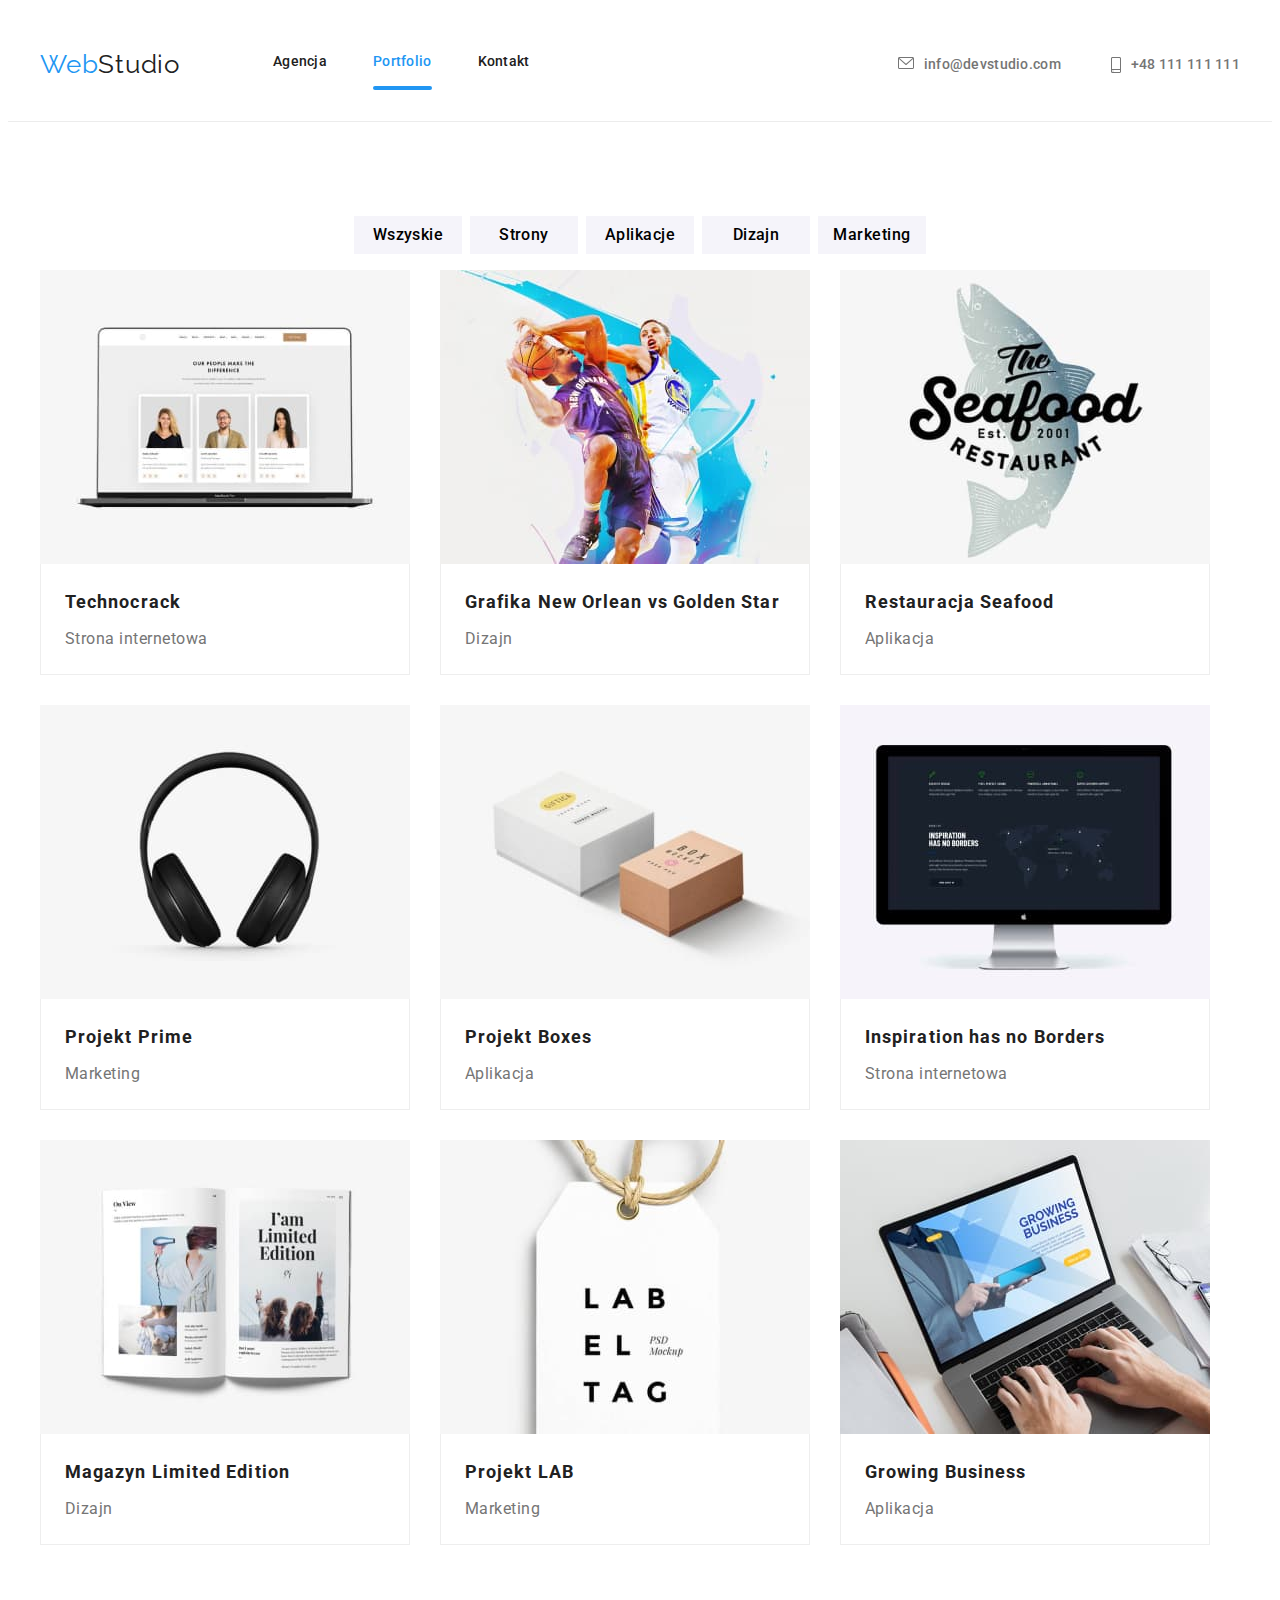
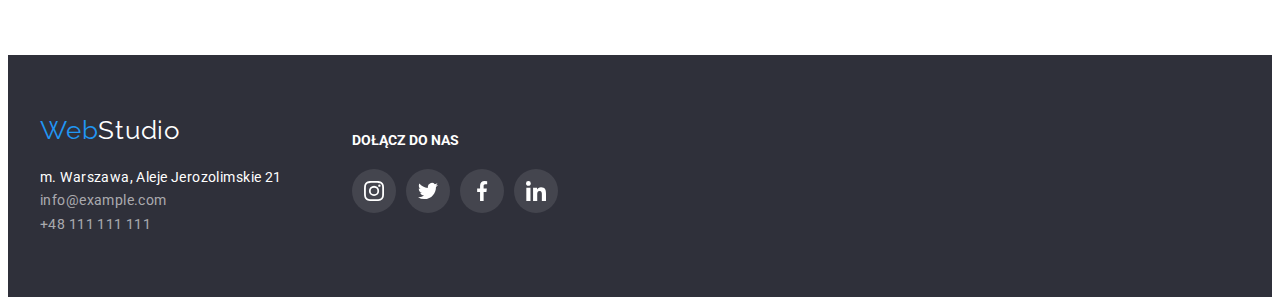
==== portfolio.html @ 449a45a8 "add file" ====
<!DOCTYPE html>
<html lang="pl">

<head>
    <meta charset="UTF-8" />
    <meta http-equiv="X-UA-Compatible" content="IE=edge" />
    <meta name="viewport" content="width=device-width, initial-scale=1.0" />
    <link rel="preconnect" href="https://fonts.googleapis.com" />
    <link rel="preconnect" href="https://fonts.gstatic.com" crossorigin />
    <link href="https://fonts.googleapis.com/css2?family=Raleway:wght@700&family=Roboto:wght@400;500;700;900&display=swap" rel="stylesheet" />
    <link rel="stylesheet" href="https://cdnjs.cloudflare.com/ajax/libs/modern-normalize/1.1.0/modern-normalize.min.css" integrity="sha512-wpPYUAdjBVSE4KJnH1VR1HeZfpl1ub8YT/NKx4PuQ5NmX2tKuGu6U/JRp5y+Y8XG2tV+wKQpNHVUX03MfMFn9Q==" crossorigin="anonymous" referrerpolicy="no-referrer"
    />
    <link rel="stylesheet" href="css/styles.css" type="text/css" />
    <title>WebStudio</title>
</head>

<body>
    <header class="header-class">
        <div class="container header-main-div">
            <div class="header-div-flex">
                <a href=" index.html " class="logo"><span class="web">Web</span>Studio</a>

                <nav class="top-menu">
                    <ul>
                        <li><a href="index.html " class="link "> Agencja</a></li>
                        <li>
                            <a href="portfolio.html " class="link active">Portfolio</a>
                        </li>
                        <li>
                            <a href="# " class="link">Kontakt</a>
                        </li>
                    </ul>
                </nav>
            </div>
            <ul class="ul-address-nav">
                <li>
                    <a href="mailto:info@devstudio.com " class="link contacts"><svg class="icon" width="16" height="12">
                            <use href="images/icons.svg#message"></use>
                        </svg>
                        info@devstudio.com</a>
                </li>
                <li>
                    <a href="tel:+48111111111 " class="link contacts"><svg class="icon" width="10" height="16">
                            <use href="images/icons.svg#phone"></use>
                        </svg>
                        +48 111 111 111</a>
                </li>
            </ul>
        </div>
    </header>
    <main>
        <!-- sekcja portfolio -->
        <section class="section">
            <div class="container">
                <div class="div-flex-filters">
                    <button type="button" class="filters">Wszyskie</button>
                    <button type="button" class="filters">Strony</button>
                    <button type="button" class="filters">Aplikacje</button>
                    <button type="button" class="filters">Dizajn</button>
                    <button type="button" class="filters">Marketing</button>
                </div>

                <ul class="filter">
                    <li>
                        <figure>

                            <figcaption>
                                <div class="photo">
                                    <img src="images/portfolio/img.jpg" width="370" height="294" alt="Technocrack" />
                                    <div class="overlay">
                                        <p>
                                            Technocrack jest popularną platformą wykorzystywaną do rozpowszechniania koronawirusa. Firmy wykorzystują tę platformę do celów szpiegowskich i ataków na niezabezpieczone serwery konkurencji
                                        </p>
                                    </div>
                                </div>
                                <h3 class="header-three">Technocrack</h3>
                                <p class="paragraph">Strona internetowa</p>

                            </figcaption>

                        </figure>
                    </li>
                    <li>
                        <figure>




                            <figcaption>
                                <div class="photo">
                                    <img src="images/portfolio/img-1.jpg" width="370" height="294" alt="Grafika New Orlean vs Golden Star" />
                                    <div class="overlay">
                                        <p>
                                            Grafika New Orlean jest popularną platformą wykorzystywaną do rozpowszechniania koronawirusa. Firmy wykorzystują tę platformę do celów szpiegowskich i ataków na niezabezpieczone serwery konkurencji
                                        </p>
                                    </div>
                                </div>
                                <h3 class="header-three">Grafika New Orlean vs Golden Star</h3>
                                <p class="paragraph">Dizajn</p>
                            </figcaption>
                        </figure>
                    </li>
                    <li>
                        <figure>
                            <figcaption>
                                <div class="photo">
                                    <img src="images/portfolio/img-2.jpg" width="370" height="294" alt="Restauracja Seafood" />
                                    <div class="overlay">
                                        <p>
                                            Restauracja Seafood jest popularną platformą wykorzystywaną do rozpowszechniania koronawirusa. Firmy wykorzystują tę platformę do celów szpiegowskich i ataków na niezabezpieczone serwery konkurencji
                                        </p>
                                    </div>
                                </div>
                                <h3 class="header-three">Restauracja Seafood</h3>
                                <p class="paragraph">Aplikacja</p>
                            </figcaption>
                        </figure>
                    </li>
                    <li>
                        <figure>
                            <figcaption>
                                <div class="photo">
                                    <img src="images/portfolio/img-3.jpg" width="370" height="294" alt="Projekt Prime" />
                                    <div class="overlay">
                                        <p>
                                            Projekt Prime jest popularną platformą wykorzystywaną do rozpowszechniania koronawirusa. Firmy wykorzystują tę platformę do celów szpiegowskich i ataków na niezabezpieczone serwery konkurencji
                                        </p>
                                    </div>
                                </div>
                                <h3 class="header-three">Projekt Prime</h3>
                                <p class="paragraph">Marketing</p>
                            </figcaption>
                        </figure>
                    </li>
                    <li>
                        <figure>
                            <figcaption>
                                <div class="photo">
                                    <img src="images/portfolio/img-4.jpg" width="370" height="294" alt="Projekt Boxes" />
                                    <div class="overlay">
                                        <p>
                                            Projekt Boxes jest popularną platformą wykorzystywaną do rozpowszechniania koronawirusa. Firmy wykorzystują tę platformę do celów szpiegowskich i ataków na niezabezpieczone serwery konkurencji
                                        </p>
                                    </div>
                                </div>
                                <h3 class="header-three">Projekt Boxes</h3>
                                <p class="paragraph">Aplikacja</p>
                            </figcaption>
                        </figure>
                    </li>
                    <li>
                        <figure>
                            <figcaption>
                                <div class="photo">
                                    <img src="images/portfolio/img-5.jpg" width="370" height="294" alt="Inspiration has no Borders" />
                                    <div class="overlay">
                                        <p>
                                            Inspiration has no Borders jest popularną platformą wykorzystywaną do rozpowszechniania koronawirusa. Firmy wykorzystują tę platformę do celów szpiegowskich i ataków na niezabezpieczone serwery konkurencji
                                        </p>
                                    </div>
                                </div>
                                <h3 class="header-three">Inspiration has no Borders</h3>
                                <p class="paragraph">Strona internetowa</p>
                            </figcaption>
                        </figure>
                    </li>
                    <li>
                        <figure>
                            <figcaption>
                                <div class="photo">


                                    <img src="images/portfolio/img-6.jpg" width="370" height="294" alt="Magazyn Limited Edition" />
                                    <div class="overlay">
                                        <p>
                                            Magazyn Limited Edition jest popularną platformą wykorzystywaną do rozpowszechniania koronawirusa. Firmy wykorzystują tę platformę do celów szpiegowskich i ataków na niezabezpieczone serwery konkurencji
                                        </p>
                                    </div>
                                </div>
                                <h3 class="header-three">Magazyn Limited Edition</h3>
                                <p class="paragraph">Dizajn</p>
                            </figcaption>
                        </figure>
                    </li>
                    <li>
                        <figure>
                            <figcaption>
                                <div class="photo">
                                    <img src="images/portfolio/img-7.jpg" width="370" height="294" alt="Projekt LAB" />
                                    <div class="overlay">
                                        <p>
                                            Projekt LAB jest popularną platformą wykorzystywaną do rozpowszechniania koronawirusa. Firmy wykorzystują tę platformę do celów szpiegowskich i ataków na niezabezpieczone serwery konkurencji
                                        </p>
                                    </div>
                                </div>
                                <h3 class="header-three">Projekt LAB</h3>
                                <p class="paragraph">Marketing</p>
                            </figcaption>
                        </figure>
                    </li>
                    <li>
                        <figure>
                            <figcaption>
                                <div class="photo">
                                    <img src="images/portfolio/img-8.jpg" width="370" height="294" alt="Growing Business" />
                                    <div class="overlay">
                                        <p>
                                            Growing Business jest popularną platformą wykorzystywaną do rozpowszechniania koronawirusa. Firmy wykorzystują tę platformę do celów szpiegowskich i ataków na niezabezpieczone serwery konkurencji
                                        </p>
                                    </div>
                                </div>
                                <h3 class="header-three">Growing Business</h3>
                                <p class="paragraph">Aplikacja</p>
                            </figcaption>
                        </figure>
                    </li>
                </ul>
            </div>
        </section>
    </main>
    <footer class="footer-bg">
        <div class="container footer-section ">
            <div>
                <a href=" index.html" class="logo-footer"><span class="web">Web</span>Studio</a>
                <address>
                    <ul>
                        <li>
                            <a href="https://goo.gl/maps/srkfornJ1DspSCza9 " target="_blank"
                                rel="noopener nofollow noreferrer" class="adres">m. Warszawa, Aleje Jerozolimskie 21</a>
                        </li>

                        <li><a href="mailto:info@example.com" class="email">info@example.com</a></li>
                        <li><a href="tel:+48111111111" class="tel">+48 111 111 111</a></li>
                    </ul>
                </address>
            </div>
            <div class="social-icon-footer">
                <h4 class="header-social-footer">Dołącz do nas</h4>
                <div class="social-icon">
                    <div class="single-social-icon icon-footer">
                        <svg class="icon" width="20" height="20">
                            <use href="images/icons.svg#instagram"></use>
                        </svg>
                    </div>
                    <div class="single-social-icon icon-footer">
                        <svg class="icon" width="20" height="20">
                            <use href="images/icons.svg#twitter"></use>
                        </svg>
                    </div>
                    <div class="single-social-icon icon-footer">
                        <svg class="icon" width="20" height="20">
                            <use href="images/icons.svg#facebook"></use>
                        </svg>
                    </div>
                    <div class="single-social-icon icon-footer">
                        <svg class="icon" width="20" height="20">
                            <use href="images/icons.svg#likedin"></use>
                        </svg>
                    </div>
                </div>
            </div>
        </div>
    </footer>
    <script src="./js/modal.js"></script>
</body>

</html>
---- css/styles.css ----
:root {
    --main-text-color: #212121;
    --logo-color: #2196f3;
    --contacts-color: #757575;
    --filters-bg-color: #f5f4fa;
    --footer-section: #2f303a;
    --contacts-footer-color: rgba(255, 255, 255, 0.6);
    --second-color: #ffffff;
    --nav-border: 1px solid #ececec;
    --border-color-portfolio: #eeeeee;
    --border-partner-logo: #afb1b8;
    --overlay-filter-img-hover: rgba(33, 150, 243, 0.9);
}

body {
    font-family: 'Roboto', sans-serif;
    color: var(--main-text-color);
}

.container {
    margin: 0 auto;
    max-width: 1200px;
}

.header-main-div {
    flex-wrap: wrap;
    align-items: center;
    justify-content: space-between;
    margin: auto;
    display: flex;
}

.header-class {
    padding: 32px 0px;
    border-bottom: var(--nav-border);
}

.link {
    text-decoration: none;
    color: var(--main-text-color);
}

.link:hover,
.link:focus {
    color: var(--logo-color);
    transition-timing-function: cubic-bezier(0.4, 0, 0.2, 1);
    transition-duration: 250ms;
}

.filters:hover,
.filters:focus {
    transition-timing-function: cubic-bezier(0.4, 0, 0.2, 1);
    transition-duration: 250ms;
    background-color: var(--logo-color);
    color: var(--second-color);
    border-color: var(--logo-color);
    cursor: pointer;
    box-shadow: 0px 2px 2px 0 rgba(0, 0, 0, 0.12), 0px 1px 2px 0 rgba(0, 0, 0, 0.08), 0 3px 1px 0 rgba(0, 0, 0, 0.1);
}

.logo {
    text-decoration: none;
    font-family: 'Raleway';
    font-size: 26px;
    letter-spacing: 0.03em;
    color: var(--main-text-color);
    line-height: 1.9;
}

.web {
    color: var(--logo-color);
}

.top-menu {
    font-family: inherit;
    font-weight: 500;
    font-size: 14px;
    line-height: 1.14;
    letter-spacing: 0.02em;
}

.top-menu ul {
    display: flex;
    padding-left: 93px;
}

.top-menu li {
    margin-right: 46px;
}

.top-menu li:last-child {
    margin-right: 0;
}

.header-div-flex {
    display: flex;
    flex-wrap: wrap;
}

.ul-address-nav {
    display: flex;
}

.ul-address-nav li {
    margin-right: 50px;
}

.ul-address-nav li:last-child {
    margin-right: 0;
}

.contacts {
    color: var(--contacts-color);
    font-family: inherit;
    font-weight: 500;
    font-size: 14px;
    line-height: 1.14;
    letter-spacing: 0.02em;
    display: flex;
}

.filters {
    background-color: var(--filters-bg-color);
    border: none;
    font-family: inherit;
    font-weight: 500;
    font-size: 16px;
    line-height: 1.6;
    text-align: center;
    letter-spacing: 0.03em;
    padding: 6px 0;
}

ul {
    list-style-type: none;
}

.header-three {
    font-size: 18px;
    line-height: 2;
    letter-spacing: 0.06em;
    padding: 20px 24px 0;
}

.paragraph {
    font-size: 16px;
    line-height: 1.87;
    letter-spacing: 0.03em;
    color: var(--contacts-color);
    padding: 4px 24px 20px;
}

.footer-section {
    background-color: var(--footer-section);
    color: var(--second-color);
    padding-top: 60px;
    font-style: normal;
    display: flex;
    flex-wrap: wrap;
    gap: 70px;
}

.footer-bg {
    background-color: var(--footer-section);
}

address ul {
    padding: 20px 0 60px 0;
    margin: 0;
    font-style: normal;
}

.logo-footer {
    font-family: 'Raleway';
    font-size: 26px;
    line-height: 1.19;
    letter-spacing: 0.03em;
    color: var(--second-color);
    text-decoration: none;
}

.adres {
    text-decoration: none;
    font-family: inherit;
    font-size: 14px;
    line-height: 1.7;
    letter-spacing: 0.03em;
    color: var(--second-color);
}

.email {
    font-family: inherit;
    font-size: 14px;
    line-height: 1.7;
    letter-spacing: 0.03em;
    text-decoration-line: none;
    color: var(--contacts-footer-color);
}

.tel {
    font-family: inherit;
    font-size: 14px;
    line-height: 1.7;
    letter-spacing: 0.03em;
    color: var(--contacts-footer-color);
    text-decoration: none;
}

.tel:hover,
.email:hover,
.adres:hover {
    text-decoration: underline;
    transition-timing-function: cubic-bezier(0.4, 0, 0.2, 1);
    transition-duration: 250ms;
}

.button-index {
    display: flex;
    padding: 7px 38px;
    font-family: inherit;
    font-size: 16px;
    line-height: 1.87;
    text-align: center;
    letter-spacing: 0.06em;
    color: var(--second-color);
    background-color: var(--logo-color);
    box-shadow: 0px 4px 4px rgba(0, 0, 0, 0.15);
    border-radius: 4px;
    cursor: pointer;
    border-color: var(--logo-color);
    margin: 30px auto 107px;
}

.header-first {
    font-family: inherit;
    font-weight: 900;
    font-size: 44px;
    line-height: 1.36;
    text-align: center;
    letter-spacing: 0.06em;
    text-transform: uppercase;
    color: var(--second-color);
    max-width: 696px;
    margin: 107px auto 30px;
}

.welcome {
    background-color: var(--footer-section);
    background: linear-gradient(to right, rgba(47, 48, 58, 0.4), rgba(47, 48, 58, 0.4)), url('../images/photo.jpg');
    background-repeat: no-repeat;
    margin: auto;
    background-size: auto;
    background-position: center;
    background-size: cover;
    max-width: 1600px;
}

.header-third-index {
    font-family: inherit;
    font-size: 14px;
    line-height: 1.14;
    letter-spacing: 0.03em;
    text-transform: uppercase;
}

.paragraph-index {
    font-size: 14px;
    line-height: 1.71;
    letter-spacing: 0.03em;
    color: var(--contacts-color);
}

.header-second-index {
    font-size: 36px;
    line-height: 1.16;
    text-align: center;
    letter-spacing: 0.03em;
}

.team {
    background: var(--filters-bg-color);
}

.header-third-team {
    font-weight: 500;
    font-size: 16px;
    line-height: 1.18;
    text-align: center;
    letter-spacing: 0.03em;
}

.paragraph-team {
    font-size: 16px;
    line-height: 1.18;
    text-align: center;
    letter-spacing: 0.03em;
    color: var(--contacts-color);
}

.section {
    padding: 94px 0;
}

.card,
.boxes,
.team-list,
.filter {
    display: flex;
    flex-wrap: wrap;
    gap: 30px;
    padding-left: 0;
}

.boxes img {
    display: block;
}

.card li {
    flex-basis: calc((100% - 3 * 30px) / 4);
}

.boxes li {
    flex-basis: calc((100% - 2 * 45px) / 3);
}

.team-list li {
    flex-basis: calc((100% - 3 * 40px) / 4);
}

figure {
    display: flex;
    margin: 0;
    background-color: var(--second-color);
}

.figure-index {
    box-shadow: 0px 2px 1px 0px rgba(0, 0, 0, 0.2);
    border-radius: 0px 0px 4px 4px;
}

.div-flex-filters {
    display: flex;
    flex-wrap: wrap;
    gap: 8px;
    max-width: 572px;
    margin: auto;
}

.div-flex-filters button {
    flex-basis: calc((100% - 4 * 8px) / 5);
}

.icons-client {
    display: flex;
    flex-wrap: wrap;
    gap: 30px;
    padding-left: 0;
}

.icons-client li {
    flex-basis: calc((100% - 5 * 30px) / 6);
}

.filter figure img {
    background-color: var(--border-color-portfolio);
}

.filter img {
    display: block;
}

.filter p {
    border-bottom: 1px solid;
}

.filter h3,
.filter p {
    margin: 0;
    border-right: 1px solid;
    border-left: 1px solid;
    border-color: var(--border-color-portfolio);
}

.photo {
    position: relative;
    overflow: hidden;
    display: flex;
}

.filter figure:hover .overlay {
    transform: translatey(0);
}

.overlay {
    position: absolute;
    top: 0;
    left: 0;
    width: 100%;
    height: 100%;
    background-color: var(--overlay-filter-img-hover);
    transform: translatey(100%);
    transition: transform 250ms ease;
}

.overlay p {
    color: rgba(255, 255, 255, 1);
    font-size: 18px;
    line-height: 1.55;
    letter-spacing: 0.03em;
    padding: 49px 45px 49px 24px;
}

.filter figure:hover {
    transition-timing-function: cubic-bezier(0.4, 0, 0.2, 1);
    transition-duration: 250ms;
    box-shadow: 1px 4px 6px 0px rgba(0, 0, 0, 0.16);
}

.link.icon {
    fill: var(--contacts-color);
}

.icon {
    margin-right: 10px;
    fill: var(--contacts-color);
}

.link:hover svg,
.link:focus svg {
    transition-timing-function: cubic-bezier(0.4, 0, 0.2, 1);
    transition-duration: 250ms;
    fill: var(--logo-color);
}

.icon-container {
    text-align: center;
    background-color: var(--filters-bg-color);
    padding: 25px 0;
}

.social-icon {
    display: flex;
    margin: 16px 0 18px 32px;
}

.social-icon-footer .social-icon {
    margin: 20px 0 0;
}

.single-social-icon {
    padding: 12px;
    border-radius: 50%;
    display: flex;
    justify-content: center;
    align-items: center;
    width: fit-content;
    margin-right: 10px;
}

.single-social-icon:hover {
    background-color: var(--logo-color);
    fill: var(--second-color);
    cursor: pointer;
    transition-timing-function: cubic-bezier(0.4, 0, 0.2, 1);
    transition-duration: 250ms;
}

.social-icon svg {
    margin-right: 0;
    fill: var(--border-partner-logo);
}

.single-social-icon:hover svg {
    transition-timing-function: cubic-bezier(0.4, 0, 0.2, 1);
    transition-duration: 250ms;
    fill: var(--second-color);
}

.icon-footer svg {
    fill: var(--second-color);
}

.social-icon div:last-child {
    margin-right: 0;
}

.icon-client {
    text-align: center;
    padding: 17.71px 32px 14.25px;
    border: 1px solid var(--border-partner-logo);
    border-radius: 4px;
    fill: var(--border-partner-logo);
}

.icon-client:hover {
    transition-timing-function: cubic-bezier(0.4, 0, 0.2, 1);
    transition-duration: 250ms;
    border: 1px solid var(--logo-color);
    border-radius: 4px;
    fill: var(--logo-color);
}

.icon-footer {
    background-color: rgba(255, 255, 255, 0.1);
}

.header-social-footer {
    text-transform: uppercase;
    font-size: 14px;
    line-height: 1.14;
    color: var(--second-color);
}

.paragraph-img {
    text-transform: uppercase;
    font-weight: bold;
    font-size: 14px;
    line-height: 1.14;
    text-align: center;
    letter-spacing: 3%;
    position: relative;
    bottom: 70px;
    margin: 0;
    padding: 27px 0;
    color: rgba(255, 255, 255, 1);
    letter-spacing: 0.03em;
    background: rgba(47, 48, 58, 0.8);
}

.active::after {
    content: '';
    position: relative;
    display: block;
    top: 16px;
    height: 4px;
    width: 100%;
    border-radius: 2px;
    background-color: var(--logo-color);
}

.active {
    color: var(--logo-color);
}

.is-hidden {
    pointer-events: none;
    visibility: hidden;
    opacity: 0;
}

.modal {
    position: relative;
    margin: auto;
    width: 528px;
    height: 581px;
    background-color: var(--second-color);
    box-shadow: 0px 1px 3px rgba(0, 0, 0, 0.12), 0px 1px 1px rgba(0, 0, 0, 0.14), 0px 2px 1px rgba(0, 0, 0, 0.2);
    border-radius: 4px;
}

.bg-modal {
    display: flex;
    position: fixed;
    justify-content: center;
    align-items: center;
    width: 100%;
    height: 100%;
    background-color: rgba(0, 0, 0, 0.5);
    z-index: 10;
    transition-duration: 500ms;
}

.button-modal {
    background-color: var(--second-color);
    border-radius: 50%;
    border: 1px solid rgba(0, 0, 0, 0.1);
    position: absolute;
    right: 0;
    margin-right: 8px;
    margin-top: 8px;
    cursor: pointer;
}

.header-form {
    font-size: 20px;
    line-height: 1.15;
    text-align: center;
    color: var(--main-text-color);
    margin: 40px 40px 12px;
}

.label_style {
    font-size: 12px;
    line-height: 1.16;
    color: var(--contacts-color);
}

.input_form {
    border: 1px solid rgba(33, 33, 33, 0.2);
    border-radius: 4px;
}
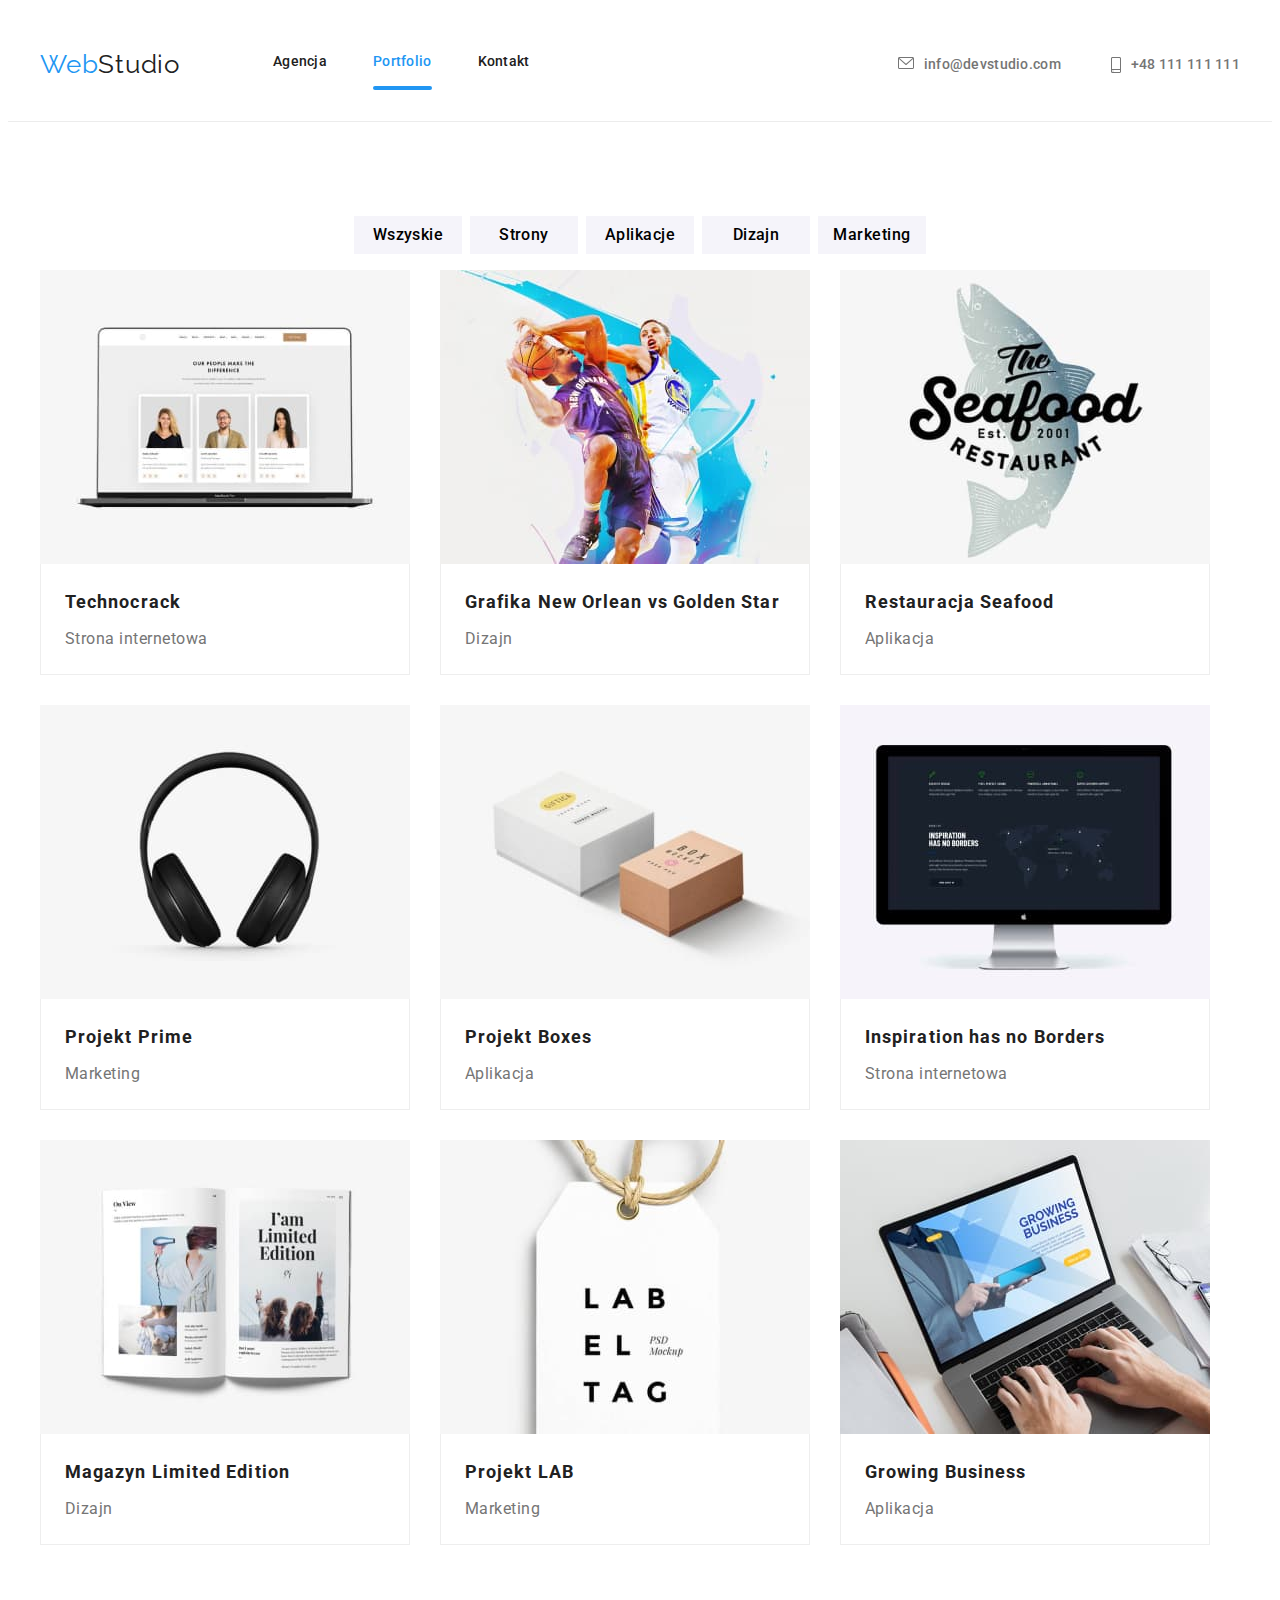
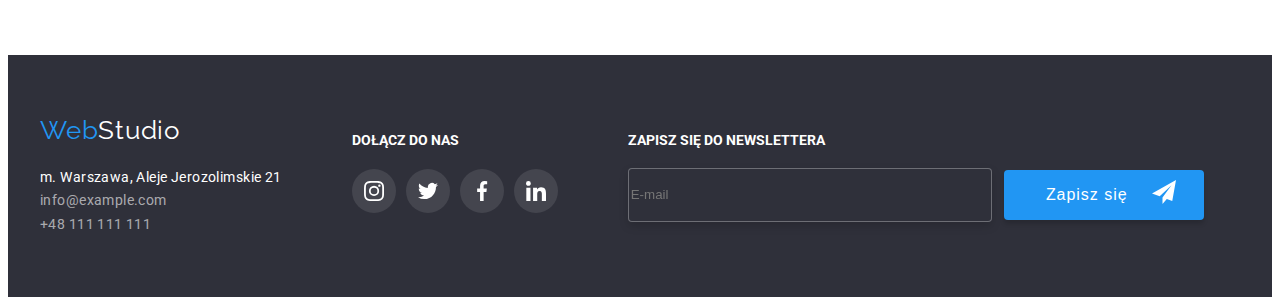
==== commit 53df6a3a: "footer singup" ====
--- a/portfolio.html
+++ b/portfolio.html
@@ -218,43 +218,56 @@
             </div>
         </section>
     </main>
-    <footer class="footer-bg">
+    <footer class="footer-bg ">
         <div class="container footer-section ">
             <div>
-                <a href=" index.html" class="logo-footer"><span class="web">Web</span>Studio</a>
+                <a href=" index.html " class="logo-footer "><span class="web ">Web</span>Studio</a>
                 <address>
                     <ul>
                         <li>
-                            <a href="https://goo.gl/maps/srkfornJ1DspSCza9 " target="_blank"
-                                rel="noopener nofollow noreferrer" class="adres">m. Warszawa, Aleje Jerozolimskie 21</a>
+                            <a href="https://goo.gl/maps/srkfornJ1DspSCza9 " target="_blank "
+                                rel="noopener nofollow noreferrer " class="adres ">m. Warszawa, Aleje
+                                Jerozolimskie 21</a>
                         </li>
 
-                        <li><a href="mailto:info@example.com" class="email">info@example.com</a></li>
-                        <li><a href="tel:+48111111111" class="tel">+48 111 111 111</a></li>
+                        <li><a href="mailto:info@example.com " class="email ">info@example.com</a></li>
+                        <li><a href="tel:+48111111111 " class="tel ">+48 111 111 111</a></li>
                     </ul>
                 </address>
             </div>
-            <div class="social-icon-footer">
-                <h4 class="header-social-footer">Dołącz do nas</h4>
-                <div class="social-icon">
-                    <div class="single-social-icon icon-footer">
-                        <svg class="icon" width="20" height="20">
-                            <use href="images/icons.svg#instagram"></use>
-                        </svg>
-                    </div>
-                    <div class="single-social-icon icon-footer">
-                        <svg class="icon" width="20" height="20">
-                            <use href="images/icons.svg#twitter"></use>
-                        </svg>
-                    </div>
-                    <div class="single-social-icon icon-footer">
-                        <svg class="icon" width="20" height="20">
-                            <use href="images/icons.svg#facebook"></use>
-                        </svg>
-                    </div>
-                    <div class="single-social-icon icon-footer">
-                        <svg class="icon" width="20" height="20">
-                            <use href="images/icons.svg#likedin"></use>
+            <div class="social-icon-footer ">
+                <h4 class="header-social-footer ">Dołącz do nas</h4>
+                <div class="social-icon ">
+                    <div class="single-social-icon icon-footer ">
+                        <svg class="icon " width="20 " height="20 ">
+                            <use href="images/icons.svg#instagram "></use>
+                        </svg>
+                    </div>
+                    <div class="single-social-icon icon-footer ">
+                        <svg class="icon " width="20 " height="20 ">
+                            <use href="images/icons.svg#twitter "></use>
+                        </svg>
+                    </div>
+                    <div class="single-social-icon icon-footer ">
+                        <svg class="icon " width="20 " height="20 ">
+                            <use href="images/icons.svg#facebook "></use>
+                        </svg>
+                    </div>
+                    <div class="single-social-icon icon-footer ">
+                        <svg class="icon " width="20 " height="20 ">
+                            <use href="images/icons.svg#likedin "></use>
+                        </svg>
+                    </div>
+                </div>
+            </div>
+            <div>
+                <h4 class="header-social-footer ">Zapisz się do newslettera</h4>
+                <div class="dp-flex">
+                    <input type="email" name="email" placeholder="E-mail" class="input-footer-email">
+                    <button class="button-singin">Zapisz się</button>
+                    <div class="send-svg">
+                        <svg width="24" height="24">
+                            <use href="/images/icons.svg#send"></use>
                         </svg>
                     </div>
                 </div>
--- a/css/styles.css
+++ b/css/styles.css
@@ -552,10 +552,10 @@
     position: relative;
     margin: auto;
     width: 528px;
-    height: 581px;
     background-color: var(--second-color);
     box-shadow: 0px 1px 3px rgba(0, 0, 0, 0.12), 0px 1px 1px rgba(0, 0, 0, 0.14), 0px 2px 1px rgba(0, 0, 0, 0.2);
     border-radius: 4px;
+    padding: 0 40px;
 }
 
 .bg-modal {
@@ -589,13 +589,114 @@
     margin: 40px 40px 12px;
 }
 
-.label_style {
+.label-style {
     font-size: 12px;
     line-height: 1.16;
     color: var(--contacts-color);
-}
-
-.input_form {
+    position: relative;
+}
+
+.input-form {
     border: 1px solid rgba(33, 33, 33, 0.2);
     border-radius: 4px;
+    height: 40px;
+    width: 100%;
+    margin-bottom: 10px;
+    padding: 12px 35px;
+}
+
+.comment {
+    resize: none;
+    height: 120px;
+    padding: 12px 10px;
+}
+
+.form-send-button {
+    display: flex;
+    margin: 30px auto 40px;
+    text-align: center;
+    align-items: center;
+    letter-spacing: 0.06em;
+    padding: 10px 76px;
+    font-size: 16px;
+    line-height: 1.87;
+    color: var(--second-color);
+    background-color: var(--logo-color);
+    box-shadow: 0px 4px 4px rgba(0, 0, 0, 0.15);
+    border-radius: 4px;
+    border: none;
+    cursor: pointer;
+}
+
+.icon-form {
+    display: flex;
+    position: absolute;
+    top: 25px;
+    left: 12px;
+    display: block;
+    padding-top: 3px;
+}
+
+.label-policy {
+    color: var(--contacts-color);
+}
+
+.link-policy {
+    color: var(--logo-color);
+}
+
+.policy-box {
+    appearance: none;
+}
+
+.box {
+    cursor: pointer;
+    border-radius: 2px;
+}
+
+.chbox {
+    fill: #fff;
+    stroke: #212121;
+}
+
+.policybox:checked {
+    /* nie wiem */
+}
+
+.input-footer-email {
+    border: 1px solid rgba(255, 255, 255, 0.3);
+    filter: drop-shadow(0px 4px 4px rgba(0, 0, 0, 0.15));
+    border-radius: 4px;
+    background-color: var(--footer-section);
+    color: var(--contacts-footer-color);
+    height: 50px;
+    width: 100%;
+    min-width: 358px;
+}
+
+.dp-flex {
+    display: flex;
+}
+
+.button-singin {
+    background: #2196F3;
+    box-shadow: 0px 4px 4px rgba(0, 0, 0, 0.15);
+    border-radius: 4px;
+    border: none;
+    align-items: center;
+    text-align: center;
+    letter-spacing: 0.06em;
+    color: var(--second-color);
+    font-size: 16px;
+    line-height: 1.87;
+    padding: 10px 76px 10px 42px;
+    margin: auto auto auto 12px;
+    min-width: 200px;
+    cursor: pointer;
+}
+
+.send-svg {
+    position: relative;
+    top: 12px;
+    right: 52px;
 }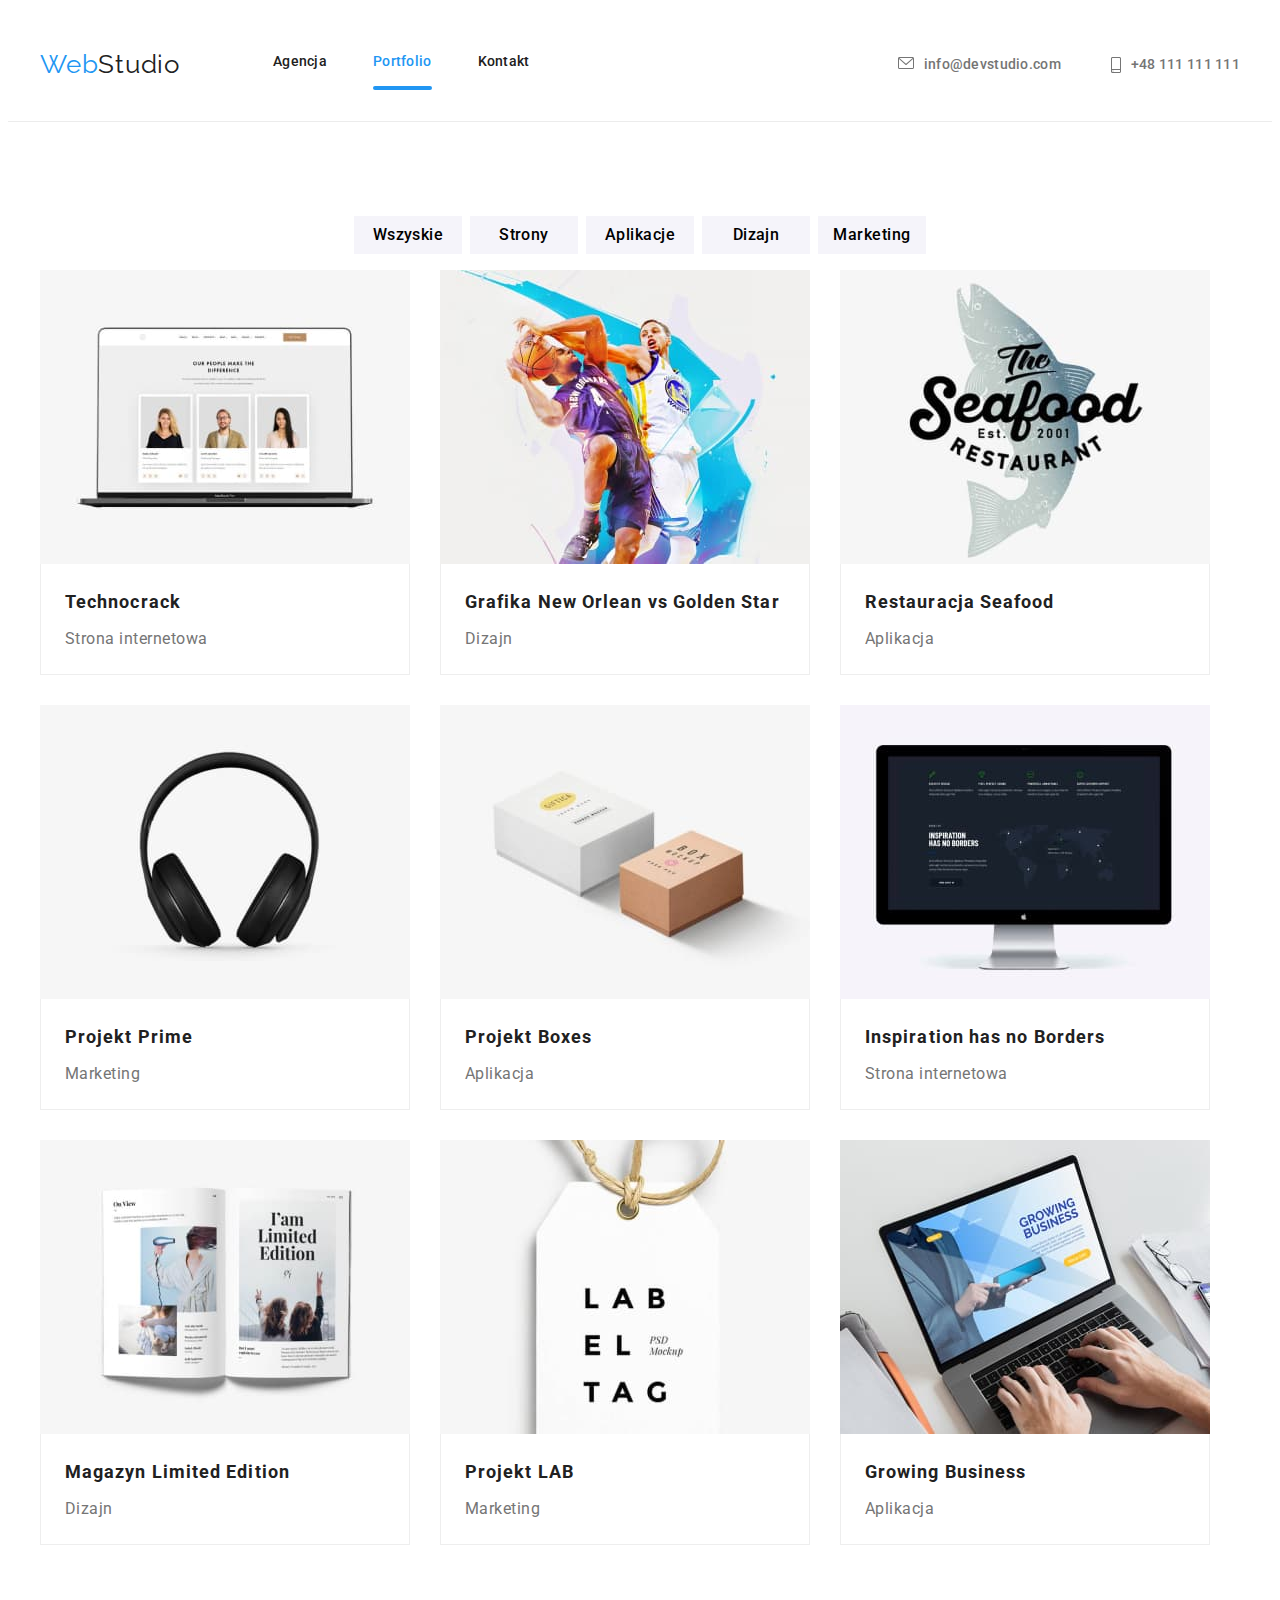
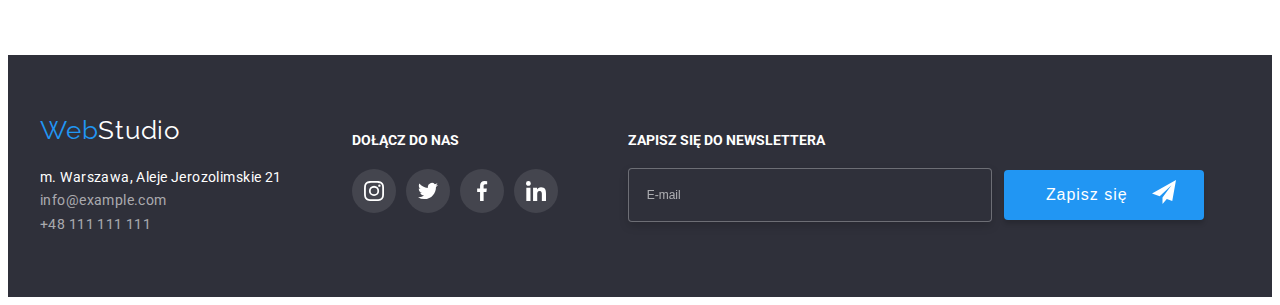
==== commit c1897423: "remove first "/" in icons footer" ====
--- a/portfolio.html
+++ b/portfolio.html
@@ -267,7 +267,7 @@
                     <button class="button-singin">Zapisz się</button>
                     <div class="send-svg">
                         <svg width="24" height="24">
-                            <use href="/images/icons.svg#send"></use>
+                            <use href="images/icons.svg#send"></use>
                         </svg>
                     </div>
                 </div>
--- a/css/styles.css
+++ b/css/styles.css
@@ -596,6 +596,21 @@
     position: relative;
 }
 
+.input-form:hover,
+.input-form:focus {
+    border: 1px solid var(--logo-color);
+    outline: none;
+    transition-timing-function: cubic-bezier(0.4, 0, 0.2, 1);
+    transition-duration: 250ms;
+}
+
+.label-style:hover .icon-form,
+.label-style:focus .icon-form {
+    fill: var(--logo-color);
+    transition-timing-function: cubic-bezier(0.4, 0, 0.2, 1);
+    transition-duration: 250ms;
+}
+
 .input-form {
     border: 1px solid rgba(33, 33, 33, 0.2);
     border-radius: 4px;
@@ -633,12 +648,14 @@
     position: absolute;
     top: 25px;
     left: 12px;
-    display: block;
     padding-top: 3px;
 }
 
 .label-policy {
     color: var(--contacts-color);
+    font-size: 14px;
+    line-height: 1.71;
+    margin: 20px 15px 0 15px;
 }
 
 .link-policy {
@@ -654,13 +671,15 @@
     border-radius: 2px;
 }
 
-.chbox {
+.policy-box:checked~.box {
+    fill: var(--logo-color);
+    transition-timing-function: cubic-bezier(0.4, 0, 0.2, 1);
+    transition-duration: 250ms;
+}
+
+.box {
     fill: #fff;
     stroke: #212121;
-}
-
-.policybox:checked {
-    /* nie wiem */
 }
 
 .input-footer-email {
@@ -668,10 +687,16 @@
     filter: drop-shadow(0px 4px 4px rgba(0, 0, 0, 0.15));
     border-radius: 4px;
     background-color: var(--footer-section);
-    color: var(--contacts-footer-color);
     height: 50px;
     width: 100%;
     min-width: 358px;
+}
+
+.input-footer-email::placeholder {
+    color: var(--contacts-footer-color);
+    font-size: 12px;
+    line-height: 1.16;
+    padding: 15px 0 15px 16px;
 }
 
 .dp-flex {
